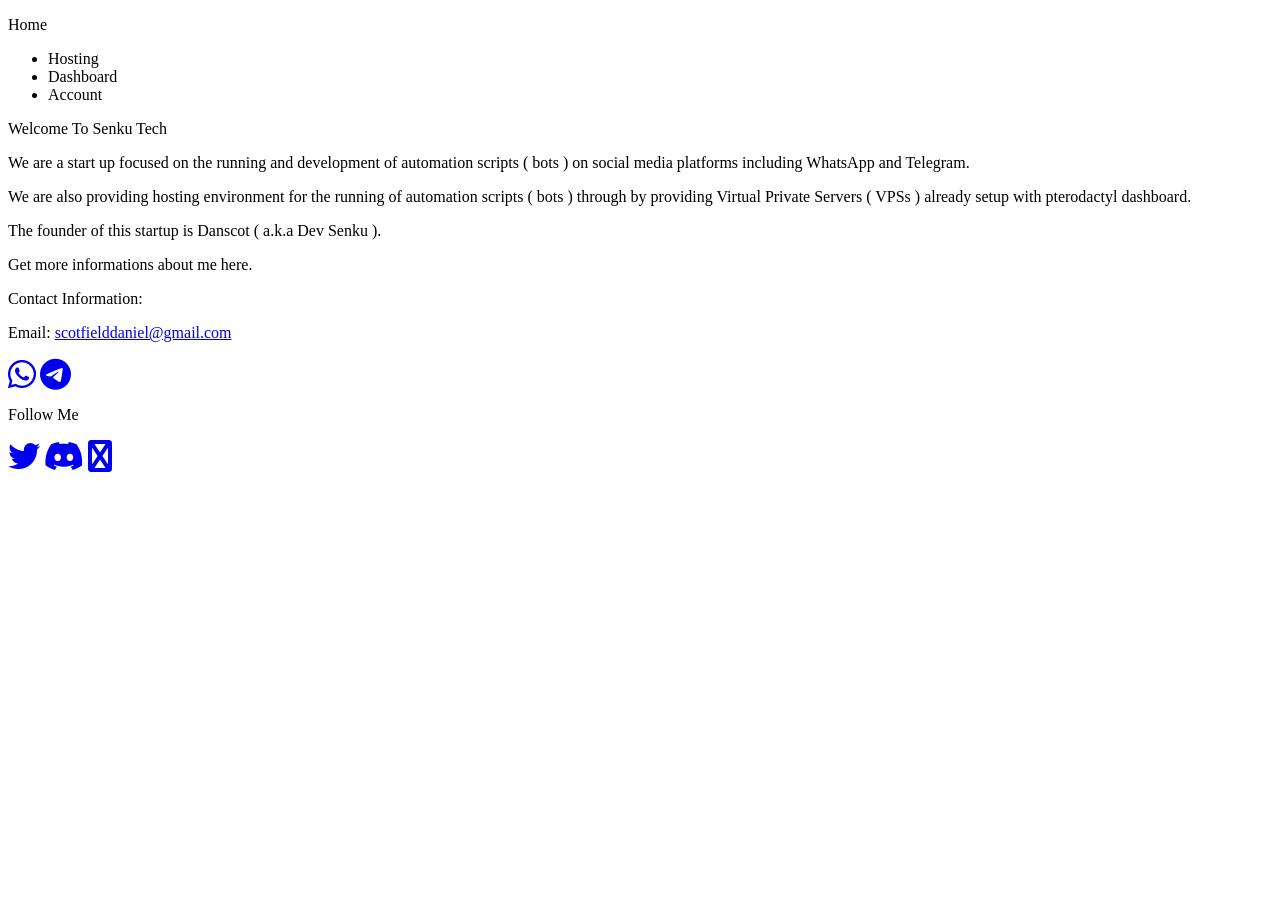
==== frontend/html/index.html @ d6c7393c "First commit with the basic pages like" ====
<!DOCTYPE html>

<html>

<head>

	<meta charset="utf-8">

	<meta name="viewport" content="width=device-width, initial-scale=1">

	<link rel="stylesheet" href="https://cdnjs.cloudflare.com/ajax/libs/font-awesome/6.0.0-beta3/css/all.min.css">

	<title>Home</title>

</head>

<body>

	<header>

		<div>
			
			<p>Home</p>

		</div>

		<div>
			
			<ul>

				<li>Hosting</li>
				<li>Dashboard</li>
				<li>Account</li>

			</ul>

		</div>
		
	</header>

	<!-- Intro section -->

	<section>
		
		<p>Welcome To Senku Tech</p>

	</section>


	<!-- About section -->

	<section>

		<p>We are a start up focused on the running and development of automation scripts ( bots ) on social media platforms including WhatsApp and Telegram.</p>

		<p>We are also providing hosting environment for the running of automation scripts ( bots ) through by providing Virtual Private Servers ( VPSs ) already setup with pterodactyl dashboard.</p>

	</section>


	<!-- Outro section :) lol -->

	<section>

		<p>The founder of this startup is Danscot ( a.k.a Dev Senku ).</p>

		<p>Get more informations about me <a>here.<a><p>
		
	</section>

	<footer id="contact" class="contact">

	    <div class="contact">

	      <p class="sp">Contact Information:</p>

	      <p class="sl">Email: <a href="mailto:scotfielddaniel@gmail.com">scotfielddaniel@gmail.com</a></p>

	      <a href="https://web.whatsapp.com/send?phone=+237689360833" target="_blank" class="sl"><i class="fab fa-whatsapp fa-2x"></i></a>

	      <a href="https://t.me/dev_danscot" target="_blank" class="sl"><i class="fab fa-telegram fa-2x"></i></a>

	    </div>

	    <div class="social">

	      <p class="sp">Follow Me</p>

	      <a href="https://x.com/Danscot_007" target="_blank" class="sl"><i class="fab fa-twitter fa-2x"></i></a>

	      <a href="https://discord.gg/danscot" target="_blank" class="sl"><i class="fab fa-discord fa-2x"></i></a>

	      <a href="https://github.com/danscot" target="_blank" class="sl"><i class="fas fa-github fa-2x"></i></a>

	    </div>

  </footer>

</body>

</html>
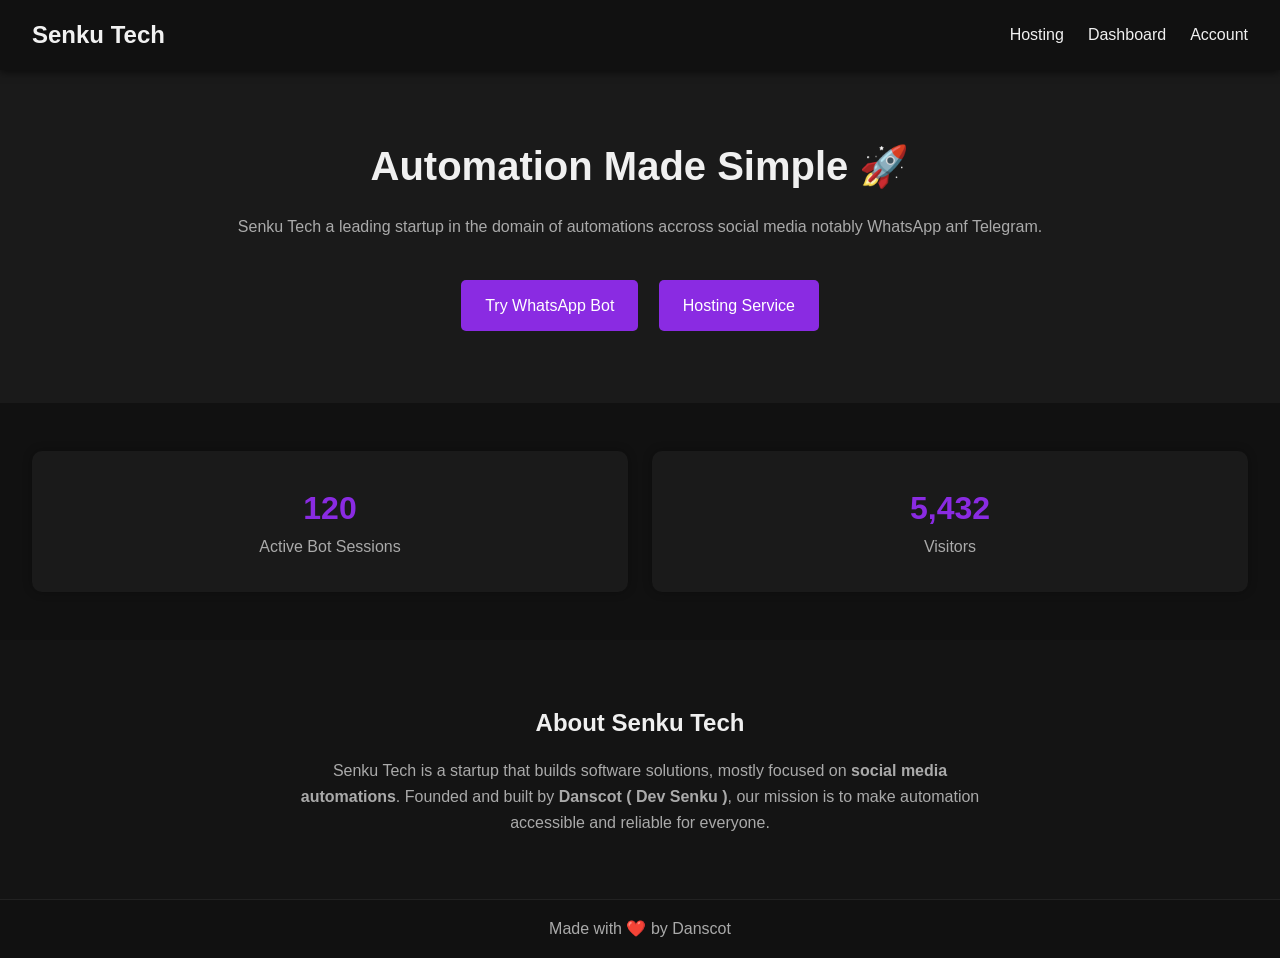
==== commit 6f37c153: "Ameliorating the design and adding some pages" ====
--- a/frontend/html/index.html
+++ b/frontend/html/index.html
@@ -1,101 +1,113 @@
 <!DOCTYPE html>
 
-<html>
+<html lang="en">
 
 <head>
 
-	<meta charset="utf-8">
+  <meta charset="UTF-8">
 
-	<meta name="viewport" content="width=device-width, initial-scale=1">
+  <meta name="viewport" content="width=device-width, initial-scale=1.0">
 
-	<link rel="stylesheet" href="https://cdnjs.cloudflare.com/ajax/libs/font-awesome/6.0.0-beta3/css/all.min.css">
+  <title>Home | Senku Tech</title>
 
-	<title>Home</title>
+  <link rel="stylesheet" href="../css/index.css">
 
 </head>
 
 <body>
 
-	<header>
+  <header>
 
-		<div>
-			
-			<p>Home</p>
+    <h1>Senku Tech</h1>
 
-		</div>
+    <nav>
 
-		<div>
-			
-			<ul>
+      <ul>
 
-				<li>Hosting</li>
-				<li>Dashboard</li>
-				<li>Account</li>
+        <li><a href="#">Hosting</a></li>
 
-			</ul>
+        <li><a href="#">Dashboard</a></li>
 
-		</div>
-		
-	</header>
+        <li><a href="#">Account</a></li>
 
-	<!-- Intro section -->
+      </ul>
 
-	<section>
-		
-		<p>Welcome To Senku Tech</p>
+    </nav>
 
-	</section>
+    <div class="burger" id="burger">
 
+      <div></div><div></div><div></div>
 
-	<!-- About section -->
+    </div>
 
-	<section>
+  </header>
 
-		<p>We are a start up focused on the running and development of automation scripts ( bots ) on social media platforms including WhatsApp and Telegram.</p>
+  <section class="hero">
 
-		<p>We are also providing hosting environment for the running of automation scripts ( bots ) through by providing Virtual Private Servers ( VPSs ) already setup with pterodactyl dashboard.</p>
+    <h2>Automation Made Simple 🚀</h2>
 
-	</section>
+    <p>Senku Tech a leading startup in the domain of automations accross social media notably WhatsApp anf Telegram.</p>
 
+    <a href="#" class="btn">Try WhatsApp Bot</a>
 
-	<!-- Outro section :) lol -->
+    <a href="#" class="btn">Hosting Service</a>
 
-	<section>
+  </section>
 
-		<p>The founder of this startup is Danscot ( a.k.a Dev Senku ).</p>
+  <section class="stats">
 
-		<p>Get more informations about me <a>here.<a><p>
-		
-	</section>
+    <div class="stat-card">
 
-	<footer id="contact" class="contact">
+      <h3>120</h3>
 
-	    <div class="contact">
+      <p>Active Bot Sessions</p>
 
-	      <p class="sp">Contact Information:</p>
+    </div>
 
-	      <p class="sl">Email: <a href="mailto:scotfielddaniel@gmail.com">scotfielddaniel@gmail.com</a></p>
+    <div class="stat-card">
 
-	      <a href="https://web.whatsapp.com/send?phone=+237689360833" target="_blank" class="sl"><i class="fab fa-whatsapp fa-2x"></i></a>
+      <h3>5,432</h3>
 
-	      <a href="https://t.me/dev_danscot" target="_blank" class="sl"><i class="fab fa-telegram fa-2x"></i></a>
+      <p>Visitors</p>
 
-	    </div>
+    </div>
 
-	    <div class="social">
+  </section>
 
-	      <p class="sp">Follow Me</p>
+  <section class="about">
 
-	      <a href="https://x.com/Danscot_007" target="_blank" class="sl"><i class="fab fa-twitter fa-2x"></i></a>
+    <h2>About Senku Tech</h2>
+    <p>
+      Senku Tech is a startup that builds software solutions, mostly focused on <strong>social media automations</strong>. 
 
-	      <a href="https://discord.gg/danscot" target="_blank" class="sl"><i class="fab fa-discord fa-2x"></i></a>
+      Founded and built by <strong>Danscot ( Dev Senku )</strong>, our mission is to make automation accessible and reliable for everyone.
+   
+    </p>
 
-	      <a href="https://github.com/danscot" target="_blank" class="sl"><i class="fas fa-github fa-2x"></i></a>
+  </section>
 
-	    </div>
+  <footer>
+
+    Made with ❤️ by Danscot
 
   </footer>
 
+  <script>
+
+    const burger = document.getElementById('burger');
+
+    const nav = document.querySelector('nav');
+
+    burger.addEventListener('click', () => {
+
+      burger.classList.toggle('active');
+
+      nav.classList.toggle('show');
+
+    });
+
+  </script>
+
 </body>
 
-</html>+</html>
--- a/frontend/css/index.css
+++ b/frontend/css/index.css
@@ -0,0 +1,250 @@
+:root {
+
+  --primary: blueviolet;
+
+  --bg-dark: #111;
+
+  --bg-light: #1a1a1a;
+
+  --text-light: #f0f0f0;
+
+  --text-muted: #aaa;
+}
+
+* { margin: 0; padding: 0; box-sizing: border-box; }
+
+body { 
+
+  font-family: Arial, sans-serif; 
+
+  background: var(--bg-dark); 
+
+  color: var(--text-light); 
+
+  line-height: 1.6; 
+}
+
+/* Header */
+header {
+
+  background: var(--bg-dark);
+
+  padding: 1rem 2rem;
+
+  display: flex;
+
+  justify-content: space-between;
+
+  align-items: center;
+
+  position: sticky;
+
+  top: 0;
+
+  z-index: 1000;
+
+  box-shadow: 0 2px 8px rgba(0,0,0,0.6);
+
+}
+
+header h1 { font-size: 1.5rem; color: #f1f1f1; }
+
+nav ul {
+
+  display: flex;
+
+  list-style: none;
+
+  gap: 1.5rem;
+
+}
+
+nav a {
+
+  text-decoration: none;
+
+  color: var(--text-light);
+
+  transition: color 0.3s;
+
+}
+
+nav a:hover { color: var(--primary); }
+
+/* Burger menu */
+.burger {
+
+  display: none;
+
+  flex-direction: column;
+
+  cursor: pointer;
+
+  gap: 5px;
+
+}
+
+.burger div {
+
+  width: 25px;
+
+  height: 3px;
+
+  background: var(--text-light);
+
+  transition: all 0.3s ease;
+
+}
+
+.burger.active div:nth-child(1) { transform: rotate(45deg) translate(5px, 5px); }
+
+.burger.active div:nth-child(2) { opacity: 0; }
+
+.burger.active div:nth-child(3) { transform: rotate(-45deg) translate(5px, -5px); }
+
+nav {
+
+  transition: max-height 0.3s ease;
+
+}
+
+@media (max-width: 768px) {
+
+  nav {
+
+    position: absolute;
+
+    top: 60px;
+
+    right: 0;
+
+    background: var(--bg-light);
+
+    width: 100%;
+
+    max-height: 0;
+
+    overflow: hidden;
+
+    flex-direction: column;
+
+    text-align: center;
+
+  }
+
+  nav ul { flex-direction: column; padding: 1rem 0; }
+
+  nav.show { max-height: 300px; }
+
+  .burger { display: flex; }
+
+}
+
+/* Hero Section */
+.hero {
+
+  padding: 4rem 2rem;
+
+  text-align: center;
+
+  background: var(--bg-light);
+
+}
+
+.hero h2 {
+
+  font-size: 2.5rem;
+
+  margin-bottom: 1rem;
+}
+
+.hero p { color: var(--text-muted); margin-bottom: 2rem; }
+
+.hero .btn {
+
+  display: inline-block;
+
+  padding: 0.8rem 1.5rem;
+
+  margin: 0.5rem;
+
+  background: var(--primary);
+
+  color: #fff;
+
+  border: none;
+
+  border-radius: 5px;
+
+  cursor: pointer;
+
+  text-decoration: none;
+
+  transition: background 0.3s;
+
+}
+
+.hero .btn:hover { background: indigo; }
+
+/* Stats Section */
+.stats {
+
+  display: grid;
+
+  grid-template-columns: repeat(auto-fit, minmax(200px, 1fr));
+
+  gap: 1.5rem;
+
+  padding: 3rem 2rem;
+
+  text-align: center;
+
+}
+
+.stat-card {
+
+  background: var(--bg-light);
+
+  padding: 2rem;
+
+  border-radius: 10px;
+
+  box-shadow: 0 0 10px rgba(0,0,0,0.3);
+
+}
+
+.stat-card h3 { font-size: 2rem; color: var(--primary); }
+
+.stat-card p { color: var(--text-muted); }
+
+/* About Section */
+.about {
+
+  padding: 4rem 2rem;
+
+  background: #141414;
+
+  text-align: center;
+
+}
+
+
+.about h2 { margin-bottom: 1rem; }
+
+.about p { max-width: 700px; margin: auto; color: var(--text-muted); }
+
+/* Footer */
+
+footer {
+
+  padding: 1rem;
+
+  text-align: center;
+
+  background: var(--bg-dark);
+
+  border-top: 1px solid #222;
+
+  color: var(--text-muted);
+
+}
